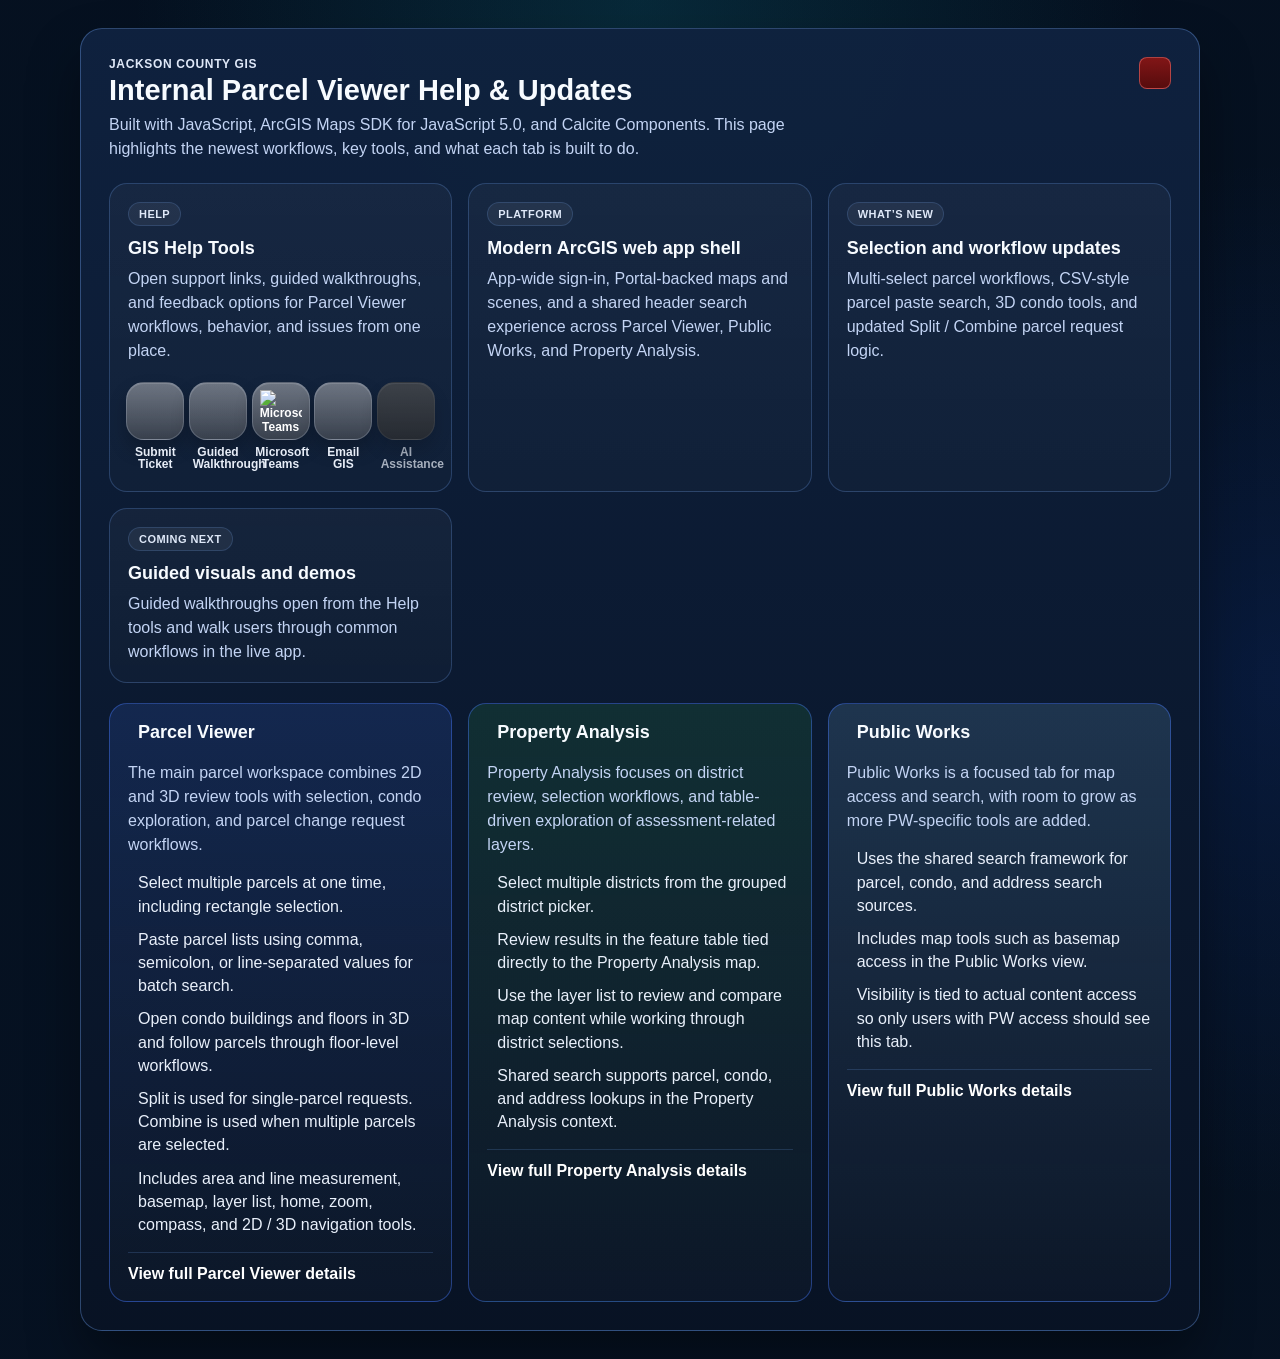
==== gis-help.html @ 924beb94 "Initial public parcel viewer split" ====
<!DOCTYPE html>
<html lang="en">
<head>
  <meta charset="UTF-8">
  <meta name="viewport" content="width=device-width, initial-scale=1.0">
  <title>GIS Help</title>
  <script>
    if (new URL(window.location.href).searchParams.get("embed") === "1" && window.parent && window.parent !== window) {
      document.documentElement.classList.add("embed-mode");
    }
  </script>
  <link rel="stylesheet" href="https://js.arcgis.com/calcite-components/3.0.3/calcite.css">
  <link rel="stylesheet" href="./css/gis-help-page.css">
  <script type="module" src="https://js.arcgis.com/calcite-components/3.0.3/calcite.esm.js"></script>
</head>
<body>
  <main class="help-page-shell">
    <div class="help-page">
      <div class="help-page-header">
        <div>
          <div class="help-eyebrow">Jackson County GIS</div>
          <h2>Internal Parcel Viewer Help & Updates</h2>
          <p>Built with JavaScript, ArcGIS Maps SDK for JavaScript 5.0, and Calcite Components. This page highlights the newest workflows, key tools, and what each tab is built to do.</p>
        </div>
        <div class="help-page-actions">
          <button id="helpCloseBtn" class="help-action-btn close-only" type="button" aria-label="Back to Parcel Viewer">
            <calcite-icon icon="x" scale="s"></calcite-icon>
          </button>
        </div>
      </div>

      <div class="help-overview-grid">
        <div class="help-overview-card">
          <div class="help-pill">Help</div>
          <h3>GIS Help Tools</h3>
          <p>Open support links, guided walkthroughs, and feedback options for Parcel Viewer workflows, behavior, and issues from one place.</p>
          <div class="help-tool-actions">
            <button id="helpIssueBtn" class="help-tool-action-btn issue" type="button" title="Submit a ticket" aria-label="Submit a ticket">
              <span class="help-tool-action-media">
                <calcite-icon icon="speech-bubbles" scale="l"></calcite-icon>
              </span>
              <span class="help-tool-action-label">Submit<br>Ticket</span>
            </button>
            <button id="helpWalkthroughBtn" class="help-tool-action-btn walkthrough" type="button" title="Open guided walkthroughs" aria-label="Open guided walkthroughs">
              <span class="help-tool-action-media">
                <calcite-icon icon="presentation" scale="l"></calcite-icon>
              </span>
              <span class="help-tool-action-label">Guided<br>Walkthrough</span>
            </button>
            <a id="helpTeamsBtn" class="help-tool-action-btn teams" href="https://teams.microsoft.com/l/channel/19%3AN0OBV1NCKDef9XC2PCdoyU9ZwuZe1LNtUrqJp0-tyZ41%40thread.skype/Parcel%20Viewer%20Development?groupId=cf428a53-76d4-477b-b0b1-64047d99bbdc&tenantId=e5a0fc19-9f8a-44f4-b992-c7fb430b6d1f&ngc=true&allowXTenantAccess=true" target="_blank" rel="noopener noreferrer" title="Open Microsoft Teams" aria-label="Open Microsoft Teams">
              <span class="help-tool-action-media">
                <img class="help-tool-action-icon help-tool-action-image" src="https://jcgis.jacksongov.org/images/teamslogo.png" alt="Microsoft Teams logo">
              </span>
              <span class="help-tool-action-label">Microsoft<br>Teams</span>
            </a>
            <a id="helpEmailBtn" class="help-tool-action-btn email" href="mailto:gis@jacksongov.org?subject=Parcel%20Viewer%20Support" title="Email GIS support" aria-label="Email GIS support">
              <span class="help-tool-action-media">
                <calcite-icon icon="email-address" scale="l"></calcite-icon>
              </span>
              <span class="help-tool-action-label">Email<br>GIS</span>
            </a>
            <button id="helpAssistantBtn" class="help-tool-action-btn ai disabled" type="button" title="AI assistance coming soon" aria-label="AI assistance coming soon" aria-disabled="true">
              <span class="help-tool-action-media">
                <calcite-icon icon="lightbulb" scale="l"></calcite-icon>
              </span>
              <span class="help-tool-action-label">AI<br>Assistance</span>
            </button>
          </div>
        </div>
        <div class="help-overview-card">
          <div class="help-pill">Platform</div>
          <h3>Modern ArcGIS web app shell</h3>
          <p>App-wide sign-in, Portal-backed maps and scenes, and a shared header search experience across Parcel Viewer, Public Works, and Property Analysis.</p>
        </div>
        <div class="help-overview-card">
          <div class="help-pill">What&rsquo;s New</div>
          <h3>Selection and workflow updates</h3>
          <p>Multi-select parcel workflows, CSV-style parcel paste search, 3D condo tools, and updated Split / Combine parcel request logic.</p>
        </div>
        <div class="help-overview-card">
          <div class="help-pill">Coming Next</div>
          <h3>Guided visuals and demos</h3>
          <p>Guided walkthroughs open from the Help tools and walk users through common workflows in the live app.</p>
        </div>
      </div>

      <div class="help-section-grid">
        <section id="helpSectionParcel" class="help-section-card" data-app="parcel">
          <div class="help-section-header">
            <calcite-icon icon="parcel-layer" scale="m"></calcite-icon>
            <h3>Parcel Viewer</h3>
          </div>
          <p>The main parcel workspace combines 2D and 3D review tools with selection, condo exploration, and parcel change request workflows.</p>
          <div class="help-feature-list">
            <div class="help-feature-item"><calcite-icon icon="cursor-selection" scale="s"></calcite-icon><span>Select multiple parcels at one time, including rectangle selection.</span></div>
            <div class="help-feature-item"><calcite-icon icon="file-csv" scale="s"></calcite-icon><span>Paste parcel lists using comma, semicolon, or line-separated values for batch search.</span></div>
            <div class="help-feature-item"><calcite-icon icon="3d-glasses" scale="s"></calcite-icon><span>Open condo buildings and floors in 3D and follow parcels through floor-level workflows.</span></div>
            <div class="help-feature-item"><calcite-icon icon="split-units" scale="s"></calcite-icon><span>Split is used for single-parcel requests. Combine is used when multiple parcels are selected.</span></div>
            <div class="help-feature-item"><calcite-icon icon="measure-area" scale="s"></calcite-icon><span>Includes area and line measurement, basemap, layer list, home, zoom, compass, and 2D / 3D navigation tools.</span></div>
          </div>
          <details class="help-details">
            <summary>View full Parcel Viewer details</summary>
            <ul class="help-detail-list">
              <li>Search can resolve parcel, condo, and address sources depending on the current Parcel Viewer context.</li>
              <li>Condo search can move the user directly into 3D so building and floor tools line up with the selected result.</li>
              <li>Selected parcels flow into the split / combine request logic, with single-parcel requests guarded from combine behavior.</li>
              <li>The page includes dedicated map widgets for layer visibility, basemap changes, home, zoom, compass, and measurement.</li>
            </ul>
          </details>
        </section>

        <section id="helpSectionSA" class="help-section-card" data-app="sa">
          <div class="help-section-header">
            <calcite-icon icon="chart-magnifying-glass" scale="m"></calcite-icon>
            <h3>Property Analysis</h3>
          </div>
          <p>Property Analysis focuses on district review, selection workflows, and table-driven exploration of assessment-related layers.</p>
          <div class="help-feature-list">
            <div class="help-feature-item"><calcite-icon icon="selection-multiple" scale="s"></calcite-icon><span>Select multiple districts from the grouped district picker.</span></div>
            <div class="help-feature-item"><calcite-icon icon="table" scale="s"></calcite-icon><span>Review results in the feature table tied directly to the Property Analysis map.</span></div>
            <div class="help-feature-item"><calcite-icon icon="layer-list" scale="s"></calcite-icon><span>Use the layer list to review and compare map content while working through district selections.</span></div>
            <div class="help-feature-item"><calcite-icon icon="magnifying-glass" scale="s"></calcite-icon><span>Shared search supports parcel, condo, and address lookups in the Property Analysis context.</span></div>
          </div>
          <details class="help-details">
            <summary>View full Property Analysis details</summary>
            <ul class="help-detail-list">
              <li>The district combobox is organized into CID, TDD, TIF Projects, and TIF Plan District groups.</li>
              <li>Selections feed into the map and feature table so users can inspect both geometry and records together.</li>
              <li>The page is set up well for future deep-dive help content or animated demos of district filtering.</li>
            </ul>
          </details>
        </section>

        <section id="helpSectionPW" class="help-section-card" data-app="pw">
          <div class="help-section-header">
            <calcite-icon icon="wrench" scale="m"></calcite-icon>
            <h3>Public Works</h3>
          </div>
          <p>Public Works is a focused tab for map access and search, with room to grow as more PW-specific tools are added.</p>
          <div class="help-feature-list">
            <div class="help-feature-item"><calcite-icon icon="magnifying-glass" scale="s"></calcite-icon><span>Uses the shared search framework for parcel, condo, and address search sources.</span></div>
            <div class="help-feature-item"><calcite-icon icon="basemap" scale="s"></calcite-icon><span>Includes map tools such as basemap access in the Public Works view.</span></div>
            <div class="help-feature-item"><calcite-icon icon="user" scale="s"></calcite-icon><span>Visibility is tied to actual content access so only users with PW access should see this tab.</span></div>
          </div>
          <details class="help-details">
            <summary>View full Public Works details</summary>
            <ul class="help-detail-list">
              <li>The Public Works tab uses the same shared header search controller as the rest of the app, keeping search behavior consistent.</li>
              <li>The current PW page is intentionally lighter than Parcel Viewer and can absorb more tool-specific help as new widgets are added.</li>
            </ul>
          </details>
        </section>
      </div>
    </div>
  </main>

  <div id="aiComingSoonModal" class="help-ai-modal" hidden aria-hidden="true">
    <div class="help-ai-modal-card" role="dialog" aria-modal="true" aria-labelledby="aiComingSoonTitle">
      <button id="aiComingSoonCloseXBtn" class="help-ai-modal-close-x" type="button" aria-label="Close AI notice" title="Close AI notice">
        <calcite-icon icon="x" scale="s"></calcite-icon>
      </button>
      <div class="help-ai-modal-hero" aria-hidden="true">
        <span class="help-ai-modal-orb"></span>
        <span class="help-ai-modal-ring"></span>
        <calcite-icon icon="lightbulb" scale="l"></calcite-icon>
      </div>
      <div class="help-ai-modal-eyebrow">GIS Under Construction</div>
      <h3 id="aiComingSoonTitle">Our map bots are still unfolding their topo maps.</h3>
      <p>AI Assistance is parked in the staging yard while we wire in Esri AI tools. Come back soon and we will have smart GIS guidance ready to roll.</p>
      <div class="help-ai-modal-actions">
        <a class="help-ai-modal-link" href="https://www.esri.com/arcgis-blog/products/arcgis-online/geoai/whats-new-in-ai-assistants-february-2026" target="_blank" rel="noopener noreferrer">Preview Esri AI assistant</a>
      </div>
    </div>
  </div>

  <div id="ticketTypeModal" class="help-ticket-modal" hidden aria-hidden="true">
    <div class="help-ticket-modal-card" role="dialog" aria-modal="true" aria-labelledby="ticketTypeModalTitle">
      <button id="ticketTypeModalCloseBtn" class="help-ai-modal-close-x" type="button" aria-label="Close ticket type chooser" title="Close ticket type chooser">
        <calcite-icon icon="x" scale="s"></calcite-icon>
      </button>
      <div class="help-ticket-modal-eyebrow">Submit Ticket</div>
      <div class="help-ticket-title-row">
        <h3 id="ticketTypeModalTitle">Ticket Type</h3>
        <p>Please select a ticket type below.</p>
      </div>
      <div id="ticketTypeChoices" class="help-ticket-type-grid" aria-label="Ticket types"></div>
    </div>
  </div>

  <div id="walkthroughModal" class="help-walkthrough-modal" hidden aria-hidden="true">
    <div class="help-walkthrough-modal-card" role="dialog" aria-modal="true" aria-label="Guided walkthroughs">
      <button id="walkthroughModalCloseBtn" class="help-ai-modal-close-x" type="button" aria-label="Close guided walkthroughs" title="Close guided walkthroughs">
        <calcite-icon icon="x" scale="s"></calcite-icon>
      </button>
      <div class="help-walkthrough-frame-shell">
        <iframe id="walkthroughModalFrame" class="help-walkthrough-frame" src="./gis-guided-walkthroughs.html" title="Guided walkthroughs"></iframe>
      </div>
    </div>
  </div>

  <script type="module" src="./js/gis-help-page.js"></script>
</body>
</html>
---- css/gis-help-page.css ----
:root {
  --page-bg: #09182d;
  --accent-color: #1c5cff;
  --panel-border-color: rgba(118, 170, 255, 0.24);
  --panel-border-soft: rgba(118, 170, 255, 0.18);
  --panel-border-strong: rgba(118, 170, 255, 0.34);
}

* {
  box-sizing: border-box;
}

html,
body {
  margin: 0;
  min-height: 100vh;
  font-family: "Segoe UI", sans-serif;
  scrollbar-width: thin;
  scrollbar-color: rgba(28,92,255,0.95) rgba(0,0,0,0.18);
}

body {
  background:
    radial-gradient(circle at top, rgba(24, 218, 237, 0.12), transparent 34%),
    radial-gradient(circle at right, rgba(28, 92, 255, 0.12), transparent 36%),
    linear-gradient(180deg, rgba(5, 16, 31, 0.92) 0%, rgba(5, 16, 31, 0.82) 100%),
    var(--page-bg);
  color: #f7fbff;
}

html::-webkit-scrollbar,
body::-webkit-scrollbar {
  width: 10px;
}

html::-webkit-scrollbar-track,
body::-webkit-scrollbar-track {
  background: rgba(0,0,0,0.18);
  border-left: 1px solid rgba(28,92,255,0.15);
  border-radius: 999px;
}

html::-webkit-scrollbar-thumb,
body::-webkit-scrollbar-thumb {
  background: linear-gradient(180deg, rgba(28,92,255,0.95), rgba(118,202,251,0.85));
  border-radius: 999px;
  border: 2px solid rgba(10,30,58,0.85);
  box-shadow: 0 0 10px rgba(28,92,255,0.55);
}

html::-webkit-scrollbar-thumb:hover,
body::-webkit-scrollbar-thumb:hover {
  box-shadow: 0 0 16px rgba(28,92,255,0.85);
}

html.embed-mode body {
  min-height: 100%;
  background: transparent;
}

a {
  color: inherit;
}

.help-page-shell {
  min-height: 100vh;
  padding: 28px 20px;
}

html.embed-mode .help-page-shell {
  min-height: 100%;
  padding: 0 0 16px;
}

.help-page {
  width: min(1120px, calc(100vw - 40px));
  margin: 0 auto;
  padding: 28px;
  border: 1px solid var(--panel-border-strong);
  border-radius: 22px;
  background: linear-gradient(180deg, rgba(15,34,63,0.97) 0%, rgba(8,19,36,0.97) 100%);
  box-shadow: 0 28px 52px rgba(0,0,0,0.36);
  color: #f7fbff;
}

html.embed-mode .help-page {
  width: 100%;
  margin: 0;
  padding: 24px;
  border: 1.3px solid color-mix(in srgb, var(--accent-color) 88%, white 12%);
  border-radius: 18px;
  box-shadow: none;
}

html.embed-mode .help-page-actions {
  display: none;
}

.help-page-header {
  display: flex;
  justify-content: space-between;
  align-items: flex-start;
  gap: 18px;
  margin-bottom: 22px;
}

.help-page-header h2 {
  margin: 4px 0 8px;
  font-size: 29px;
  line-height: 1.05;
}

.help-page-header p {
  margin: 0;
  max-width: 700px;
  color: #c3d4f4;
  line-height: 1.5;
}

.help-eyebrow {
  font-size: 12px;
  font-weight: 800;
  letter-spacing: 0.65px;
  text-transform: uppercase;
  color: #dfe8f8;
}

.help-page-actions {
  display: flex;
  align-items: center;
  gap: 10px;
  flex-wrap: wrap;
  justify-content: flex-end;
}

.help-action-btn {
  height: 40px;
  padding: 0 16px;
  border-radius: 999px;
  border: 1px solid var(--panel-border-strong);
  background: rgba(255,255,255,0.06);
  color: #ffffff;
  font-weight: 700;
  text-decoration: none;
  display: inline-flex;
  align-items: center;
  gap: 8px;
  cursor: pointer;
}

.help-action-btn.close-only {
  width: 32px;
  min-width: 32px;
  height: 32px;
  padding: 0;
  justify-content: center;
  border-radius: 8px;
  border-color: rgba(255,120,120,0.5);
  background: linear-gradient(180deg, rgba(132,22,22,0.98) 0%, rgba(88,12,12,0.98) 100%);
}

.help-action-btn.close-only:hover {
  background: linear-gradient(180deg, #d12b2b 0%, #991717 100%);
  border-color: rgba(255,170,170,0.82);
  box-shadow: 0 0 14px rgba(255,74,74,0.28);
}

.help-action-btn[aria-disabled="true"] {
  opacity: 0.6;
  cursor: not-allowed;
  pointer-events: none;
}

.help-overview-grid,
.help-section-grid {
  display: grid;
  grid-template-columns: repeat(auto-fit, minmax(260px, 1fr));
  gap: 16px;
}

.help-overview-grid {
  margin-bottom: 20px;
}

.help-overview-card,
.help-section-card {
  border: 1px solid var(--panel-border-color);
  border-radius: 18px;
  background: linear-gradient(180deg, rgba(255,255,255,0.04) 0%, rgba(255,255,255,0.02) 100%);
  padding: 18px;
}

.help-section-card[data-app="parcel"] {
  background: linear-gradient(180deg, color-mix(in srgb, #1c5cff 12%, rgba(255,255,255,0.03)) 0%, rgba(255,255,255,0.02) 100%);
  border-color: color-mix(in srgb, #1c5cff 34%, rgba(255,255,255,0.12));
}

.help-section-card[data-app="pw"] {
  background: linear-gradient(180deg, color-mix(in srgb, #76cafb 12%, rgba(255,255,255,0.03)) 0%, rgba(255,255,255,0.02) 100%);
  border-color: color-mix(in srgb, var(--accent-color) 34%, rgba(255,255,255,0.12));
}

.help-section-card[data-app="sa"] {
  background: linear-gradient(180deg, color-mix(in srgb, #06a91a 11%, rgba(255,255,255,0.03)) 0%, rgba(255,255,255,0.02) 100%);
  border-color: color-mix(in srgb, var(--accent-color) 34%, rgba(255,255,255,0.12));
}

.help-overview-card h3,
.help-section-card h3 {
  margin: 0 0 8px;
  font-size: 18px;
}

.help-overview-card p,
.help-section-card p {
  margin: 0;
  color: #c3d4f4;
  line-height: 1.5;
}

.help-tool-actions {
  display: grid;
  grid-template-columns: repeat(5, minmax(0, 1fr));
  gap: 8px;
  margin-top: 14px;
  align-items: start;
}

.help-tool-action-btn {
  min-height: 96px;
  padding: 2px 2px 0;
  border: 0;
  background: transparent;
  color: #ffffff;
  font-size: 12px;
  font-weight: 700;
  text-decoration: none;
  display: inline-flex;
  flex-direction: column;
  align-items: center;
  justify-content: center;
  gap: 7px;
  cursor: pointer;
  text-align: center;
  box-shadow: none;
  transition: transform 140ms ease, filter 140ms ease;
}

.help-tool-action-media {
  inline-size: 58px;
  block-size: 58px;
  border-radius: 18px;
  display: inline-flex;
  align-items: center;
  justify-content: center;
  border: 1px solid rgba(180,191,209,0.28);
  background:
    linear-gradient(180deg, rgba(255,255,255,0.12) 0%, rgba(255,255,255,0.02) 100%),
    linear-gradient(180deg, #586170 0%, #343c49 100%);
  box-shadow:
    inset 0 1px 0 rgba(255,255,255,0.14),
    0 10px 18px rgba(0,0,0,0.22);
  transition: transform 140ms ease, box-shadow 140ms ease, border-color 140ms ease, filter 140ms ease;
}

.help-tool-action-btn calcite-icon,
.help-tool-action-icon {
  inline-size: 34px;
  block-size: 34px;
  flex: 0 0 34px;
}

.help-tool-action-icon {
  display: inline-block;
}

.help-tool-action-image {
  display: block;
  max-width: 100%;
  max-height: 100%;
  object-fit: contain;
}

.help-tool-action-btn.ai calcite-icon {
  color: #79e7ef;
  filter: drop-shadow(0 0 6px rgba(82,218,226,0.22));
}

.help-tool-action-btn.issue calcite-icon {
  color: #8ab9ff;
  filter: drop-shadow(0 0 6px rgba(78,134,255,0.2));
}

.help-tool-action-btn.email calcite-icon {
  color: #8fd0ff;
  filter: drop-shadow(0 0 6px rgba(103,182,255,0.22));
}

.help-tool-action-btn.walkthrough calcite-icon {
  color: #7CFC8A;
  filter: drop-shadow(0 0 6px rgba(124,252,138,0.22));
}

.help-tool-action-label {
  display: block;
  line-height: 0.98;
  margin-top: 0;
  max-width: 100%;
  text-wrap: balance;
  color: #e7edf7;
}

.help-tool-action-btn.teams .help-tool-action-icon {
  inline-size: 42px;
  block-size: 42px;
  flex-basis: 42px;
}

.help-tool-action-btn:hover {
  transform: translateY(-1px);
}

.help-tool-action-btn:hover .help-tool-action-media {
  box-shadow:
    inset 0 1px 0 rgba(255,255,255,0.22),
    0 12px 22px rgba(0,0,0,0.26);
  transform: translateY(-1px) scale(1.02);
}

.help-tool-action-btn:hover .help-tool-action-image {
  filter: none;
}

.help-tool-action-btn.ai {
  color: rgba(231,237,247,0.58);
}

.help-tool-action-btn.ai .help-tool-action-media {
  border-color: rgba(180,191,209,0.16);
  background:
    linear-gradient(180deg, rgba(255,255,255,0.06) 0%, rgba(255,255,255,0.01) 100%),
    linear-gradient(180deg, #4f5763 0%, #303743 100%);
  filter: grayscale(1) brightness(0.82);
}

.help-tool-action-btn.ai:hover {
  transform: none;
}

.help-tool-action-btn.ai:hover .help-tool-action-media {
  border-color: rgba(180,191,209,0.16);
  background:
    linear-gradient(180deg, rgba(255,255,255,0.06) 0%, rgba(255,255,255,0.01) 100%),
    linear-gradient(180deg, #4f5763 0%, #303743 100%);
  filter: grayscale(1) brightness(0.82);
  box-shadow: inset 0 1px 0 rgba(255,255,255,0.14), 0 10px 18px rgba(0,0,0,0.22);
}

.help-tool-action-btn.ai:hover calcite-icon {
  color: #9aa5b4;
}

.help-tool-action-btn.ai[aria-disabled="true"] {
  cursor: not-allowed;
  opacity: 0.7;
}

.help-tool-action-btn.issue {
  color: #ffffff;
}

.help-tool-action-btn.issue .help-tool-action-media {
  border-color: rgba(180,191,209,0.28);
  background:
    linear-gradient(180deg, rgba(255,255,255,0.12) 0%, rgba(255,255,255,0.02) 100%),
    linear-gradient(180deg, #586170 0%, #343c49 100%);
}

.help-tool-action-btn.issue:hover .help-tool-action-media {
  border-color: rgba(145,195,255,0.82);
  background:
    linear-gradient(180deg, rgba(255,255,255,0.1) 0%, rgba(255,255,255,0.02) 100%),
    linear-gradient(180deg, #2a63be 0%, #1b4185 100%);
  filter: brightness(1.08);
  box-shadow:
    inset 0 1px 0 rgba(255,255,255,0.22),
    0 12px 22px rgba(43,98,190,0.28);
}

.help-tool-action-btn.issue:hover calcite-icon {
  color: #d3e5ff;
}

.help-tool-action-btn.walkthrough {
  color: #ffffff;
}

.help-tool-action-btn.walkthrough .help-tool-action-media {
  border-color: rgba(180,191,209,0.28);
  background:
    linear-gradient(180deg, rgba(255,255,255,0.12) 0%, rgba(255,255,255,0.02) 100%),
    linear-gradient(180deg, #586170 0%, #343c49 100%);
}

.help-tool-action-btn.walkthrough:hover .help-tool-action-media {
  border-color: rgba(124,252,138,0.78);
  background:
    linear-gradient(180deg, rgba(255,255,255,0.1) 0%, rgba(255,255,255,0.02) 100%),
    linear-gradient(180deg, #16834a 0%, #0c5732 100%);
  filter: brightness(1.08);
  box-shadow:
    inset 0 1px 0 rgba(255,255,255,0.22),
    0 12px 22px rgba(30,150,88,0.28);
}

.help-tool-action-btn.walkthrough:hover calcite-icon {
  color: #c8ffd2;
}

.help-tool-action-btn.teams {
  color: #ffffff;
}

.help-tool-action-btn.teams .help-tool-action-media {
  border-color: rgba(180,191,209,0.28);
  background:
    linear-gradient(180deg, rgba(255,255,255,0.12) 0%, rgba(255,255,255,0.02) 100%),
    linear-gradient(180deg, #586170 0%, #343c49 100%);
}

.help-tool-action-btn.teams:hover .help-tool-action-media {
  border-color: rgba(205,178,255,0.82);
  background:
    linear-gradient(180deg, rgba(255,255,255,0.1) 0%, rgba(255,255,255,0.02) 100%),
    linear-gradient(180deg, #6940a7 0%, #452b6f 100%);
  filter: brightness(1.08);
  box-shadow:
    inset 0 1px 0 rgba(255,255,255,0.22),
    0 12px 22px rgba(120,85,210,0.3);
}

.help-tool-action-btn.email {
  color: #ffffff;
}

.help-tool-action-btn.email .help-tool-action-media {
  border-color: rgba(180,191,209,0.28);
  background:
    linear-gradient(180deg, rgba(255,255,255,0.12) 0%, rgba(255,255,255,0.02) 100%),
    linear-gradient(180deg, #586170 0%, #343c49 100%);
}

.help-tool-action-btn.email:hover .help-tool-action-media {
  border-color: rgba(145,195,255,0.82);
  background:
    linear-gradient(180deg, rgba(255,255,255,0.1) 0%, rgba(255,255,255,0.02) 100%),
    linear-gradient(180deg, #2a63be 0%, #1b4185 100%);
  filter: brightness(1.08);
  box-shadow:
    inset 0 1px 0 rgba(255,255,255,0.22),
    0 12px 22px rgba(43,98,190,0.28);
}

.help-tool-action-btn.email:hover calcite-icon {
  color: #d8ecff;
}

.help-tool-action-btn[aria-disabled="true"] {
  opacity: 0.6;
  cursor: not-allowed;
  pointer-events: none;
}

.help-section-header {
  display: flex;
  align-items: center;
  gap: 10px;
  margin-bottom: 10px;
}

.help-section-header calcite-icon {
  color: #dfe8f8;
}

.help-pill {
  display: inline-flex;
  align-items: center;
  gap: 6px;
  padding: 5px 10px;
  border-radius: 999px;
  background: rgba(255,255,255,0.06);
  border: 1px solid var(--panel-border-soft);
  color: #dfe8f8;
  font-size: 11px;
  font-weight: 800;
  letter-spacing: 0.45px;
  text-transform: uppercase;
  margin-bottom: 12px;
}

.help-feature-list {
  display: flex;
  flex-direction: column;
  gap: 10px;
  margin-top: 14px;
}

.help-feature-item {
  display: flex;
  align-items: flex-start;
  gap: 10px;
  color: #e9f0fb;
  line-height: 1.45;
}

.help-feature-item calcite-icon {
  margin-top: 2px;
  flex: 0 0 auto;
  color: #dfe8f8;
}

.help-details {
  margin-top: 16px;
  border-top: 1px solid var(--panel-border-soft);
  padding-top: 12px;
}

.help-details summary {
  cursor: pointer;
  font-weight: 800;
  color: #ffffff;
  list-style: none;
}

.help-details summary::-webkit-details-marker {
  display: none;
}

.help-detail-list {
  margin: 12px 0 0;
  padding-left: 18px;
  color: #c3d4f4;
}

.help-detail-list li + li {
  margin-top: 8px;
}

.help-ai-modal {
  position: fixed;
  inset: 0;
  z-index: 999;
  display: grid;
  place-items: center;
  padding: 18px;
  background: rgba(2, 8, 18, 0.82);
  backdrop-filter: blur(8px);
}

.help-ai-modal[hidden] {
  display: none !important;
}

.help-walkthrough-modal {
  position: fixed;
  inset: 0;
  z-index: 999;
  display: grid;
  place-items: center;
  padding: 18px;
  background: rgba(2, 8, 18, 0.82);
  backdrop-filter: blur(8px);
}

.help-walkthrough-modal[hidden] {
  display: none !important;
}

.help-walkthrough-modal-card {
  position: relative;
  width: min(1180px, calc(100vw - 32px));
  height: min(86vh, 760px);
  border: 2px solid var(--accent-color);
  border-radius: 18px;
  background: linear-gradient(180deg, rgba(15,34,63,0.98) 0%, rgba(8,19,36,0.98) 100%);
  box-shadow: 0 24px 52px rgba(0,0,0,0.42);
  overflow: hidden;
}

html.embed-mode .help-walkthrough-modal-card {
  width: min(1000px, 100vw);
  height: min(640px, 100vh);
  border: 0;
  border-radius: 0;
  background: transparent;
  box-shadow: none;
}

html.embed-mode .help-walkthrough-modal {
  padding: 0;
  background: transparent;
  backdrop-filter: none;
}

.help-walkthrough-frame-shell,
.help-walkthrough-frame {
  width: 100%;
  height: 100%;
}

.help-walkthrough-frame {
  display: block;
  border: 0;
  background: transparent;
}

.help-ticket-modal {
  position: fixed;
  inset: 0;
  z-index: 999;
  display: grid;
  place-items: center;
  padding: 18px;
  background: rgba(2, 8, 18, 0.82);
  backdrop-filter: blur(8px);
}

.help-ticket-modal[hidden] {
  display: none !important;
}

html.embed-mode .help-ticket-modal {
  padding: 0;
  background: transparent;
  backdrop-filter: none;
}

html.embed-mode .help-ticket-modal-card {
  max-height: 100vh;
  overflow: hidden;
}

html.embed-mode.ticket-modal-open,
html.embed-mode.ticket-modal-open body {
  overflow: hidden;
}

html.embed-mode.ticket-modal-open .help-page-shell {
  height: 100vh;
  min-height: 0;
  padding: 0;
  overflow: hidden;
}

html.embed-mode.walkthrough-modal-open,
html.embed-mode.walkthrough-modal-open body {
  overflow: hidden;
}

html.embed-mode.walkthrough-modal-open .help-page-shell {
  height: 100vh;
  min-height: 0;
  padding: 0;
  overflow: hidden;
}

.help-ticket-modal-card {
  position: relative;
  width: min(780px, calc(100vw - 32px));
  min-height: 310px;
  padding: 46px 36px 34px;
  border: 2px solid var(--accent-color);
  border-radius: 18px;
  background: linear-gradient(180deg, rgba(15,34,63,0.98) 0%, rgba(8,19,36,0.98) 100%);
  box-shadow: 0 24px 52px rgba(0,0,0,0.42);
  color: #f7fbff;
}

.help-ticket-modal-eyebrow {
  display: none;
}

.help-ticket-title-row {
  display: flex;
  align-items: baseline;
  gap: 10px;
  margin-bottom: 24px;
}

.help-ticket-modal-card h3 {
  margin: 0;
  font-size: 28px;
  line-height: 1.12;
}

.help-ticket-modal-card p {
  margin: 0;
  color: #c3d4f4;
  font-size: 16px;
  line-height: 1.35;
}

.help-ticket-type-grid {
  display: flex;
  flex-wrap: wrap;
  gap: 22px;
  align-items: flex-start;
}

.help-ticket-type-card {
  --ticket-accent-rgb: 119, 201, 255;
  width: 84px;
  height: 84px;
  padding: 0;
  border: 0;
  border-radius: 24px;
  background: transparent;
  cursor: pointer;
  overflow: visible;
}

.help-ticket-type-card[data-accent="blue"] { --ticket-accent-rgb: 29, 102, 116; }
.help-ticket-type-card[data-accent="red"] { --ticket-accent-rgb: 227, 43, 76; }
.help-ticket-type-card[data-accent="change"] { --ticket-accent-rgb: 156, 217, 20; }
.help-ticket-type-card[data-accent="data-correction"] { --ticket-accent-rgb: 151, 79, 216; }
.help-ticket-type-card[data-accent="access"] { --ticket-accent-rgb: 52, 112, 213; }

.help-ticket-type-card:hover,
.help-ticket-type-card:focus-visible {
  outline: none;
  transform: translateY(-1px);
}

.help-ticket-type-card:focus-visible {
  box-shadow: 0 0 0 4px rgba(var(--ticket-accent-rgb), 0.42);
}

.help-ticket-type-art {
  width: 84px;
  height: 84px;
  display: block;
  object-fit: contain;
  filter: grayscale(1) saturate(0.08) brightness(0.72);
  opacity: 0.92;
  transition: filter 160ms ease, opacity 160ms ease, transform 160ms ease;
}

.help-ticket-type-card:hover .help-ticket-type-art,
.help-ticket-type-card:focus-visible .help-ticket-type-art {
  filter: grayscale(0) saturate(1.06) brightness(1);
  opacity: 1;
  transform: scale(1.02);
}

.help-ai-modal-card {
  position: relative;
  width: min(460px, calc(100vw - 32px));
  padding: 18px 18px 16px;
  border-radius: 16px;
  border: 1px solid var(--panel-border-strong);
  background: linear-gradient(180deg, rgba(16,38,68,0.98) 0%, rgba(9,21,40,0.98) 100%);
  box-shadow: 0 20px 36px rgba(0,0,0,0.42);
  color: #f7fbff;
}

.help-ai-modal-close-x {
  position: absolute;
  top: 10px;
  right: 10px;
  width: 32px;
  min-width: 32px;
  height: 32px;
  padding: 0;
  border: 1px solid rgba(255,120,120,0.5);
  border-radius: 10px;
  background: linear-gradient(180deg, rgba(132,22,22,0.98) 0%, rgba(88,12,12,0.98) 100%);
  color: #ffffff;
  display: inline-flex;
  align-items: center;
  justify-content: center;
  cursor: pointer;
  z-index: 2;
}

.help-ai-modal-close-x:hover {
  background: linear-gradient(180deg, #d12b2b 0%, #991717 100%);
  border-color: rgba(255,170,170,0.82);
  box-shadow: 0 0 14px rgba(255,74,74,0.28);
}

.help-ai-modal-hero {
  position: relative;
  width: 56px;
  height: 56px;
  margin: 0 0 10px;
  display: grid;
  place-items: center;
}

.help-ai-modal-orb {
  position: absolute;
  inset: 0;
  border-radius: 999px;
  background: radial-gradient(circle at 35% 30%, #b7f8ff 0%, #48d7ef 36%, #1f7cb9 68%, #154884 100%);
  box-shadow: 0 0 18px rgba(88, 215, 255, 0.45);
}

.help-ai-modal-ring {
  position: absolute;
  inset: -7px;
  border-radius: 999px;
  border: 1px solid rgba(142, 220, 255, 0.45);
  box-shadow: 0 0 14px rgba(74, 199, 255, 0.34);
}

.help-ai-modal-hero calcite-icon {
  position: relative;
  z-index: 2;
  color: #ffffff;
  filter: drop-shadow(0 0 6px rgba(255, 255, 255, 0.45));
}

.help-ai-modal-eyebrow {
  display: inline-flex;
  margin-bottom: 8px;
  padding: 4px 10px;
  border-radius: 999px;
  border: 1px solid rgba(139, 187, 255, 0.45);
  background: rgba(255,255,255,0.06);
  font-size: 11px;
  font-weight: 800;
  letter-spacing: 0.5px;
  text-transform: uppercase;
  color: #dfe8f8;
}

.help-ai-modal-card h3 {
  margin: 0 0 10px;
  font-size: 22px;
  line-height: 1.12;
}

.help-ai-modal-card p {
  margin: 0;
  color: #c3d4f4;
  line-height: 1.5;
}

.help-ai-modal-actions {
  margin-top: 16px;
  display: flex;
  flex-wrap: wrap;
  align-items: center;
  gap: 10px;
}

.help-ai-modal-link {
  min-height: 38px;
  padding: 0 14px;
  border-radius: 10px;
  border: 1px solid rgba(118, 170, 255, 0.45);
  background: rgba(255,255,255,0.05);
  color: #ffffff;
  font-weight: 700;
  text-decoration: none;
  display: inline-flex;
  align-items: center;
  justify-content: center;
  cursor: pointer;
}

.help-ai-modal-link:hover {
  border-color: rgba(173, 210, 255, 0.78);
  background: rgba(57, 124, 223, 0.34);
}

body.ai-modal-open .help-page {
  filter: blur(5px) brightness(0.58);
  transform: scale(0.992);
  transition: filter 140ms ease, transform 140ms ease;
  pointer-events: none;
}

body.ticket-modal-open .help-page {
  opacity: 0;
  pointer-events: none;
}

body.walkthrough-modal-open .help-page {
  opacity: 0;
  pointer-events: none;
}

@media (max-width: 760px) {
  .help-page-shell {
    padding: 16px 10px;
  }

  .help-page {
    width: calc(100vw - 20px);
    padding: 20px;
  }

  .help-page-header {
    flex-direction: column;
  }

  .help-page-actions {
    width: 100%;
    justify-content: flex-start;
  }

  .help-tool-actions {
    grid-template-columns: repeat(3, minmax(0, 1fr));
  }

  .help-tool-action-btn {
    min-height: 88px;
  }

  .help-walkthrough-modal {
    padding: 10px;
  }

  .help-walkthrough-modal-card {
    width: calc(100vw - 20px);
    height: calc(100vh - 20px);
    border-radius: 14px;
  }

  .help-ticket-modal {
    padding: 10px;
  }

  .help-ticket-modal-card {
    width: calc(100vw - 20px);
    padding: 16px;
    min-height: 0;
  }

  .help-ticket-title-row {
    flex-direction: column;
    align-items: flex-start;
    gap: 4px;
  }

  .help-ticket-type-grid {
    gap: 14px;
  }
}

@media (max-width: 480px) {
  .help-tool-actions {
    grid-template-columns: repeat(2, minmax(0, 1fr));
  }
}
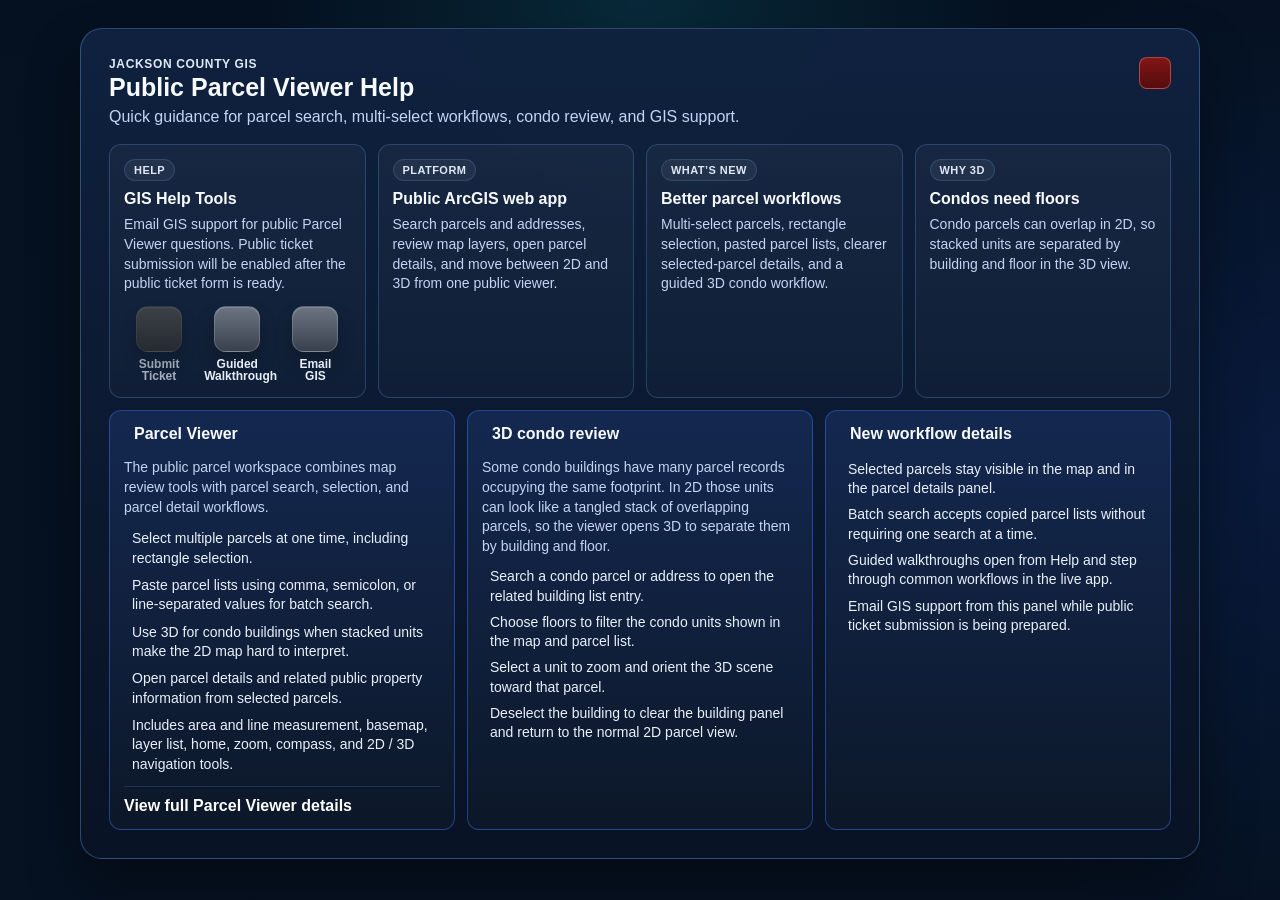
==== commit 2119e8bb: "Initial public parcel viewer split" ====
--- a/gis-help.html
+++ b/gis-help.html
@@ -19,8 +19,8 @@
       <div class="help-page-header">
         <div>
           <div class="help-eyebrow">Jackson County GIS</div>
-          <h2>Internal Parcel Viewer Help & Updates</h2>
-          <p>Built with JavaScript, ArcGIS Maps SDK for JavaScript 5.0, and Calcite Components. This page highlights the newest workflows, key tools, and what each tab is built to do.</p>
+          <h2>Public Parcel Viewer Help</h2>
+          <p>Quick guidance for parcel search, multi-select workflows, condo review, and GIS support.</p>
         </div>
         <div class="help-page-actions">
           <button id="helpCloseBtn" class="help-action-btn close-only" type="button" aria-label="Back to Parcel Viewer">
@@ -33,9 +33,9 @@
         <div class="help-overview-card">
           <div class="help-pill">Help</div>
           <h3>GIS Help Tools</h3>
-          <p>Open support links, guided walkthroughs, and feedback options for Parcel Viewer workflows, behavior, and issues from one place.</p>
+          <p>Email GIS support for public Parcel Viewer questions. Public ticket submission will be enabled after the public ticket form is ready.</p>
           <div class="help-tool-actions">
-            <button id="helpIssueBtn" class="help-tool-action-btn issue" type="button" title="Submit a ticket" aria-label="Submit a ticket">
+            <button id="helpIssueBtn" class="help-tool-action-btn issue disabled" type="button" title="Public ticket submission coming soon" aria-label="Public ticket submission coming soon" aria-disabled="true" disabled>
               <span class="help-tool-action-media">
                 <calcite-icon icon="speech-bubbles" scale="l"></calcite-icon>
               </span>
@@ -47,40 +47,28 @@
               </span>
               <span class="help-tool-action-label">Guided<br>Walkthrough</span>
             </button>
-            <a id="helpTeamsBtn" class="help-tool-action-btn teams" href="https://teams.microsoft.com/l/channel/19%3AN0OBV1NCKDef9XC2PCdoyU9ZwuZe1LNtUrqJp0-tyZ41%40thread.skype/Parcel%20Viewer%20Development?groupId=cf428a53-76d4-477b-b0b1-64047d99bbdc&tenantId=e5a0fc19-9f8a-44f4-b992-c7fb430b6d1f&ngc=true&allowXTenantAccess=true" target="_blank" rel="noopener noreferrer" title="Open Microsoft Teams" aria-label="Open Microsoft Teams">
-              <span class="help-tool-action-media">
-                <img class="help-tool-action-icon help-tool-action-image" src="https://jcgis.jacksongov.org/images/teamslogo.png" alt="Microsoft Teams logo">
-              </span>
-              <span class="help-tool-action-label">Microsoft<br>Teams</span>
-            </a>
             <a id="helpEmailBtn" class="help-tool-action-btn email" href="mailto:gis@jacksongov.org?subject=Parcel%20Viewer%20Support" title="Email GIS support" aria-label="Email GIS support">
               <span class="help-tool-action-media">
                 <calcite-icon icon="email-address" scale="l"></calcite-icon>
               </span>
               <span class="help-tool-action-label">Email<br>GIS</span>
             </a>
-            <button id="helpAssistantBtn" class="help-tool-action-btn ai disabled" type="button" title="AI assistance coming soon" aria-label="AI assistance coming soon" aria-disabled="true">
-              <span class="help-tool-action-media">
-                <calcite-icon icon="lightbulb" scale="l"></calcite-icon>
-              </span>
-              <span class="help-tool-action-label">AI<br>Assistance</span>
-            </button>
           </div>
         </div>
         <div class="help-overview-card">
           <div class="help-pill">Platform</div>
-          <h3>Modern ArcGIS web app shell</h3>
-          <p>App-wide sign-in, Portal-backed maps and scenes, and a shared header search experience across Parcel Viewer, Public Works, and Property Analysis.</p>
+          <h3>Public ArcGIS web app</h3>
+          <p>Search parcels and addresses, review map layers, open parcel details, and move between 2D and 3D from one public viewer.</p>
         </div>
         <div class="help-overview-card">
           <div class="help-pill">What&rsquo;s New</div>
-          <h3>Selection and workflow updates</h3>
-          <p>Multi-select parcel workflows, CSV-style parcel paste search, 3D condo tools, and updated Split / Combine parcel request logic.</p>
+          <h3>Better parcel workflows</h3>
+          <p>Multi-select parcels, rectangle selection, pasted parcel lists, clearer selected-parcel details, and a guided 3D condo workflow.</p>
         </div>
         <div class="help-overview-card">
-          <div class="help-pill">Coming Next</div>
-          <h3>Guided visuals and demos</h3>
-          <p>Guided walkthroughs open from the Help tools and walk users through common workflows in the live app.</p>
+          <div class="help-pill">Why 3D</div>
+          <h3>Condos need floors</h3>
+          <p>Condo parcels can overlap in 2D, so stacked units are separated by building and floor in the 3D view.</p>
         </div>
       </div>
 
@@ -90,88 +78,54 @@
             <calcite-icon icon="parcel-layer" scale="m"></calcite-icon>
             <h3>Parcel Viewer</h3>
           </div>
-          <p>The main parcel workspace combines 2D and 3D review tools with selection, condo exploration, and parcel change request workflows.</p>
+          <p>The public parcel workspace combines map review tools with parcel search, selection, and parcel detail workflows.</p>
           <div class="help-feature-list">
             <div class="help-feature-item"><calcite-icon icon="cursor-selection" scale="s"></calcite-icon><span>Select multiple parcels at one time, including rectangle selection.</span></div>
             <div class="help-feature-item"><calcite-icon icon="file-csv" scale="s"></calcite-icon><span>Paste parcel lists using comma, semicolon, or line-separated values for batch search.</span></div>
-            <div class="help-feature-item"><calcite-icon icon="3d-glasses" scale="s"></calcite-icon><span>Open condo buildings and floors in 3D and follow parcels through floor-level workflows.</span></div>
-            <div class="help-feature-item"><calcite-icon icon="split-units" scale="s"></calcite-icon><span>Split is used for single-parcel requests. Combine is used when multiple parcels are selected.</span></div>
+            <div class="help-feature-item"><calcite-icon icon="3d-glasses" scale="s"></calcite-icon><span>Use 3D for condo buildings when stacked units make the 2D map hard to interpret.</span></div>
+            <div class="help-feature-item"><calcite-icon icon="information" scale="s"></calcite-icon><span>Open parcel details and related public property information from selected parcels.</span></div>
             <div class="help-feature-item"><calcite-icon icon="measure-area" scale="s"></calcite-icon><span>Includes area and line measurement, basemap, layer list, home, zoom, compass, and 2D / 3D navigation tools.</span></div>
           </div>
           <details class="help-details">
             <summary>View full Parcel Viewer details</summary>
             <ul class="help-detail-list">
               <li>Search can resolve parcel, condo, and address sources depending on the current Parcel Viewer context.</li>
-              <li>Condo search can move the user directly into 3D so building and floor tools line up with the selected result.</li>
-              <li>Selected parcels flow into the split / combine request logic, with single-parcel requests guarded from combine behavior.</li>
+              <li>Condo search can move the user directly into 3D when public 3D resources are available for the selected result.</li>
+              <li>Selected parcels open public parcel detail workflows without internal change request actions.</li>
               <li>The page includes dedicated map widgets for layer visibility, basemap changes, home, zoom, compass, and measurement.</li>
             </ul>
           </details>
         </section>
 
-        <section id="helpSectionSA" class="help-section-card" data-app="sa">
+        <section class="help-section-card" data-app="parcel">
           <div class="help-section-header">
-            <calcite-icon icon="chart-magnifying-glass" scale="m"></calcite-icon>
-            <h3>Property Analysis</h3>
+            <calcite-icon icon="3d-building" scale="m"></calcite-icon>
+            <h3>3D condo review</h3>
           </div>
-          <p>Property Analysis focuses on district review, selection workflows, and table-driven exploration of assessment-related layers.</p>
-          <div class="help-feature-list">
-            <div class="help-feature-item"><calcite-icon icon="selection-multiple" scale="s"></calcite-icon><span>Select multiple districts from the grouped district picker.</span></div>
-            <div class="help-feature-item"><calcite-icon icon="table" scale="s"></calcite-icon><span>Review results in the feature table tied directly to the Property Analysis map.</span></div>
-            <div class="help-feature-item"><calcite-icon icon="layer-list" scale="s"></calcite-icon><span>Use the layer list to review and compare map content while working through district selections.</span></div>
-            <div class="help-feature-item"><calcite-icon icon="magnifying-glass" scale="s"></calcite-icon><span>Shared search supports parcel, condo, and address lookups in the Property Analysis context.</span></div>
+          <p>Some condo buildings have many parcel records occupying the same footprint. In 2D those units can look like a tangled stack of overlapping parcels, so the viewer opens 3D to separate them by building and floor.</p>
+          <div class="help-feature-list compact">
+            <div class="help-feature-item"><calcite-icon icon="list" scale="s"></calcite-icon><span>Search a condo parcel or address to open the related building list entry.</span></div>
+            <div class="help-feature-item"><calcite-icon icon="organization" scale="s"></calcite-icon><span>Choose floors to filter the condo units shown in the map and parcel list.</span></div>
+            <div class="help-feature-item"><calcite-icon icon="zoom-in" scale="s"></calcite-icon><span>Select a unit to zoom and orient the 3D scene toward that parcel.</span></div>
+            <div class="help-feature-item"><calcite-icon icon="map" scale="s"></calcite-icon><span>Deselect the building to clear the building panel and return to the normal 2D parcel view.</span></div>
           </div>
-          <details class="help-details">
-            <summary>View full Property Analysis details</summary>
-            <ul class="help-detail-list">
-              <li>The district combobox is organized into CID, TDD, TIF Projects, and TIF Plan District groups.</li>
-              <li>Selections feed into the map and feature table so users can inspect both geometry and records together.</li>
-              <li>The page is set up well for future deep-dive help content or animated demos of district filtering.</li>
-            </ul>
-          </details>
         </section>
 
-        <section id="helpSectionPW" class="help-section-card" data-app="pw">
+        <section class="help-section-card" data-app="parcel">
           <div class="help-section-header">
-            <calcite-icon icon="wrench" scale="m"></calcite-icon>
-            <h3>Public Works</h3>
+            <calcite-icon icon="list" scale="m"></calcite-icon>
+            <h3>New workflow details</h3>
           </div>
-          <p>Public Works is a focused tab for map access and search, with room to grow as more PW-specific tools are added.</p>
-          <div class="help-feature-list">
-            <div class="help-feature-item"><calcite-icon icon="magnifying-glass" scale="s"></calcite-icon><span>Uses the shared search framework for parcel, condo, and address search sources.</span></div>
-            <div class="help-feature-item"><calcite-icon icon="basemap" scale="s"></calcite-icon><span>Includes map tools such as basemap access in the Public Works view.</span></div>
-            <div class="help-feature-item"><calcite-icon icon="user" scale="s"></calcite-icon><span>Visibility is tied to actual content access so only users with PW access should see this tab.</span></div>
+          <div class="help-feature-list compact">
+            <div class="help-feature-item"><calcite-icon icon="cursor-selection" scale="s"></calcite-icon><span>Selected parcels stay visible in the map and in the parcel details panel.</span></div>
+            <div class="help-feature-item"><calcite-icon icon="table" scale="s"></calcite-icon><span>Batch search accepts copied parcel lists without requiring one search at a time.</span></div>
+            <div class="help-feature-item"><calcite-icon icon="presentation" scale="s"></calcite-icon><span>Guided walkthroughs open from Help and step through common workflows in the live app.</span></div>
+            <div class="help-feature-item"><calcite-icon icon="email-address" scale="s"></calcite-icon><span>Email GIS support from this panel while public ticket submission is being prepared.</span></div>
           </div>
-          <details class="help-details">
-            <summary>View full Public Works details</summary>
-            <ul class="help-detail-list">
-              <li>The Public Works tab uses the same shared header search controller as the rest of the app, keeping search behavior consistent.</li>
-              <li>The current PW page is intentionally lighter than Parcel Viewer and can absorb more tool-specific help as new widgets are added.</li>
-            </ul>
-          </details>
         </section>
       </div>
     </div>
   </main>
-
-  <div id="aiComingSoonModal" class="help-ai-modal" hidden aria-hidden="true">
-    <div class="help-ai-modal-card" role="dialog" aria-modal="true" aria-labelledby="aiComingSoonTitle">
-      <button id="aiComingSoonCloseXBtn" class="help-ai-modal-close-x" type="button" aria-label="Close AI notice" title="Close AI notice">
-        <calcite-icon icon="x" scale="s"></calcite-icon>
-      </button>
-      <div class="help-ai-modal-hero" aria-hidden="true">
-        <span class="help-ai-modal-orb"></span>
-        <span class="help-ai-modal-ring"></span>
-        <calcite-icon icon="lightbulb" scale="l"></calcite-icon>
-      </div>
-      <div class="help-ai-modal-eyebrow">GIS Under Construction</div>
-      <h3 id="aiComingSoonTitle">Our map bots are still unfolding their topo maps.</h3>
-      <p>AI Assistance is parked in the staging yard while we wire in Esri AI tools. Come back soon and we will have smart GIS guidance ready to roll.</p>
-      <div class="help-ai-modal-actions">
-        <a class="help-ai-modal-link" href="https://www.esri.com/arcgis-blog/products/arcgis-online/geoai/whats-new-in-ai-assistants-february-2026" target="_blank" rel="noopener noreferrer">Preview Esri AI assistant</a>
-      </div>
-    </div>
-  </div>
 
   <div id="ticketTypeModal" class="help-ticket-modal" hidden aria-hidden="true">
     <div class="help-ticket-modal-card" role="dialog" aria-modal="true" aria-labelledby="ticketTypeModalTitle">
--- a/css/gis-help-page.css
+++ b/css/gis-help-page.css
@@ -69,7 +69,7 @@
 
 html.embed-mode .help-page-shell {
   min-height: 100%;
-  padding: 0 0 16px;
+  padding: 0;
 }
 
 .help-page {
@@ -86,7 +86,7 @@
 html.embed-mode .help-page {
   width: 100%;
   margin: 0;
-  padding: 24px;
+  padding: 18px 20px 20px;
   border: 1.3px solid color-mix(in srgb, var(--accent-color) 88%, white 12%);
   border-radius: 18px;
   box-shadow: none;
@@ -101,12 +101,12 @@
   justify-content: space-between;
   align-items: flex-start;
   gap: 18px;
-  margin-bottom: 22px;
+  margin-bottom: 16px;
 }
 
 .help-page-header h2 {
-  margin: 4px 0 8px;
-  font-size: 29px;
+  margin: 3px 0 6px;
+  font-size: 25px;
   line-height: 1.05;
 }
 
@@ -114,7 +114,7 @@
   margin: 0;
   max-width: 700px;
   color: #c3d4f4;
-  line-height: 1.5;
+  line-height: 1.35;
 }
 
 .help-eyebrow {
@@ -174,20 +174,21 @@
 .help-overview-grid,
 .help-section-grid {
   display: grid;
-  grid-template-columns: repeat(auto-fit, minmax(260px, 1fr));
-  gap: 16px;
+  grid-template-columns: repeat(auto-fit, minmax(280px, 1fr));
+  gap: 12px;
 }
 
 .help-overview-grid {
-  margin-bottom: 20px;
+  grid-template-columns: repeat(4, minmax(0, 1fr));
+  margin-bottom: 12px;
 }
 
 .help-overview-card,
 .help-section-card {
   border: 1px solid var(--panel-border-color);
-  border-radius: 18px;
+  border-radius: 12px;
   background: linear-gradient(180deg, rgba(255,255,255,0.04) 0%, rgba(255,255,255,0.02) 100%);
-  padding: 18px;
+  padding: 14px;
 }
 
 .help-section-card[data-app="parcel"] {
@@ -207,27 +208,28 @@
 
 .help-overview-card h3,
 .help-section-card h3 {
-  margin: 0 0 8px;
-  font-size: 18px;
+  margin: 0 0 7px;
+  font-size: 16px;
 }
 
 .help-overview-card p,
 .help-section-card p {
   margin: 0;
   color: #c3d4f4;
-  line-height: 1.5;
+  line-height: 1.42;
+  font-size: 14px;
 }
 
 .help-tool-actions {
   display: grid;
-  grid-template-columns: repeat(5, minmax(0, 1fr));
+  grid-template-columns: repeat(3, minmax(0, 1fr));
   gap: 8px;
-  margin-top: 14px;
+  margin-top: 10px;
   align-items: start;
 }
 
 .help-tool-action-btn {
-  min-height: 96px;
+  min-height: 76px;
   padding: 2px 2px 0;
   border: 0;
   background: transparent;
@@ -247,9 +249,9 @@
 }
 
 .help-tool-action-media {
-  inline-size: 58px;
-  block-size: 58px;
-  border-radius: 18px;
+  inline-size: 46px;
+  block-size: 46px;
+  border-radius: 12px;
   display: inline-flex;
   align-items: center;
   justify-content: center;
@@ -265,9 +267,9 @@
 
 .help-tool-action-btn calcite-icon,
 .help-tool-action-icon {
-  inline-size: 34px;
-  block-size: 34px;
-  flex: 0 0 34px;
+  inline-size: 28px;
+  block-size: 28px;
+  flex: 0 0 28px;
 }
 
 .help-tool-action-icon {
@@ -331,11 +333,13 @@
   filter: none;
 }
 
-.help-tool-action-btn.ai {
+.help-tool-action-btn.ai,
+.help-tool-action-btn.issue[aria-disabled="true"] {
   color: rgba(231,237,247,0.58);
 }
 
-.help-tool-action-btn.ai .help-tool-action-media {
+.help-tool-action-btn.ai .help-tool-action-media,
+.help-tool-action-btn.issue[aria-disabled="true"] .help-tool-action-media {
   border-color: rgba(180,191,209,0.16);
   background:
     linear-gradient(180deg, rgba(255,255,255,0.06) 0%, rgba(255,255,255,0.01) 100%),
@@ -343,11 +347,13 @@
   filter: grayscale(1) brightness(0.82);
 }
 
-.help-tool-action-btn.ai:hover {
+.help-tool-action-btn.ai:hover,
+.help-tool-action-btn.issue[aria-disabled="true"]:hover {
   transform: none;
 }
 
-.help-tool-action-btn.ai:hover .help-tool-action-media {
+.help-tool-action-btn.ai:hover .help-tool-action-media,
+.help-tool-action-btn.issue[aria-disabled="true"]:hover .help-tool-action-media {
   border-color: rgba(180,191,209,0.16);
   background:
     linear-gradient(180deg, rgba(255,255,255,0.06) 0%, rgba(255,255,255,0.01) 100%),
@@ -356,11 +362,13 @@
   box-shadow: inset 0 1px 0 rgba(255,255,255,0.14), 0 10px 18px rgba(0,0,0,0.22);
 }
 
-.help-tool-action-btn.ai:hover calcite-icon {
+.help-tool-action-btn.ai:hover calcite-icon,
+.help-tool-action-btn.issue[aria-disabled="true"]:hover calcite-icon {
   color: #9aa5b4;
 }
 
-.help-tool-action-btn.ai[aria-disabled="true"] {
+.help-tool-action-btn.ai[aria-disabled="true"],
+.help-tool-action-btn.issue[aria-disabled="true"] {
   cursor: not-allowed;
   opacity: 0.7;
 }
@@ -475,7 +483,7 @@
   display: flex;
   align-items: center;
   gap: 10px;
-  margin-bottom: 10px;
+  margin-bottom: 8px;
 }
 
 .help-section-header calcite-icon {
@@ -486,7 +494,7 @@
   display: inline-flex;
   align-items: center;
   gap: 6px;
-  padding: 5px 10px;
+  padding: 4px 9px;
   border-radius: 999px;
   background: rgba(255,255,255,0.06);
   border: 1px solid var(--panel-border-soft);
@@ -495,22 +503,28 @@
   font-weight: 800;
   letter-spacing: 0.45px;
   text-transform: uppercase;
-  margin-bottom: 12px;
+  margin-bottom: 9px;
 }
 
 .help-feature-list {
   display: flex;
   flex-direction: column;
-  gap: 10px;
-  margin-top: 14px;
+  gap: 8px;
+  margin-top: 12px;
+}
+
+.help-feature-list.compact {
+  gap: 7px;
+  margin-top: 10px;
 }
 
 .help-feature-item {
   display: flex;
   align-items: flex-start;
-  gap: 10px;
+  gap: 8px;
   color: #e9f0fb;
-  line-height: 1.45;
+  line-height: 1.38;
+  font-size: 14px;
 }
 
 .help-feature-item calcite-icon {
@@ -520,9 +534,9 @@
 }
 
 .help-details {
-  margin-top: 16px;
+  margin-top: 12px;
   border-top: 1px solid var(--panel-border-soft);
-  padding-top: 12px;
+  padding-top: 10px;
 }
 
 .help-details summary {
@@ -910,6 +924,11 @@
     justify-content: flex-start;
   }
 
+  .help-overview-grid,
+  .help-section-grid {
+    grid-template-columns: 1fr;
+  }
+
   .help-tool-actions {
     grid-template-columns: repeat(3, minmax(0, 1fr));
   }
